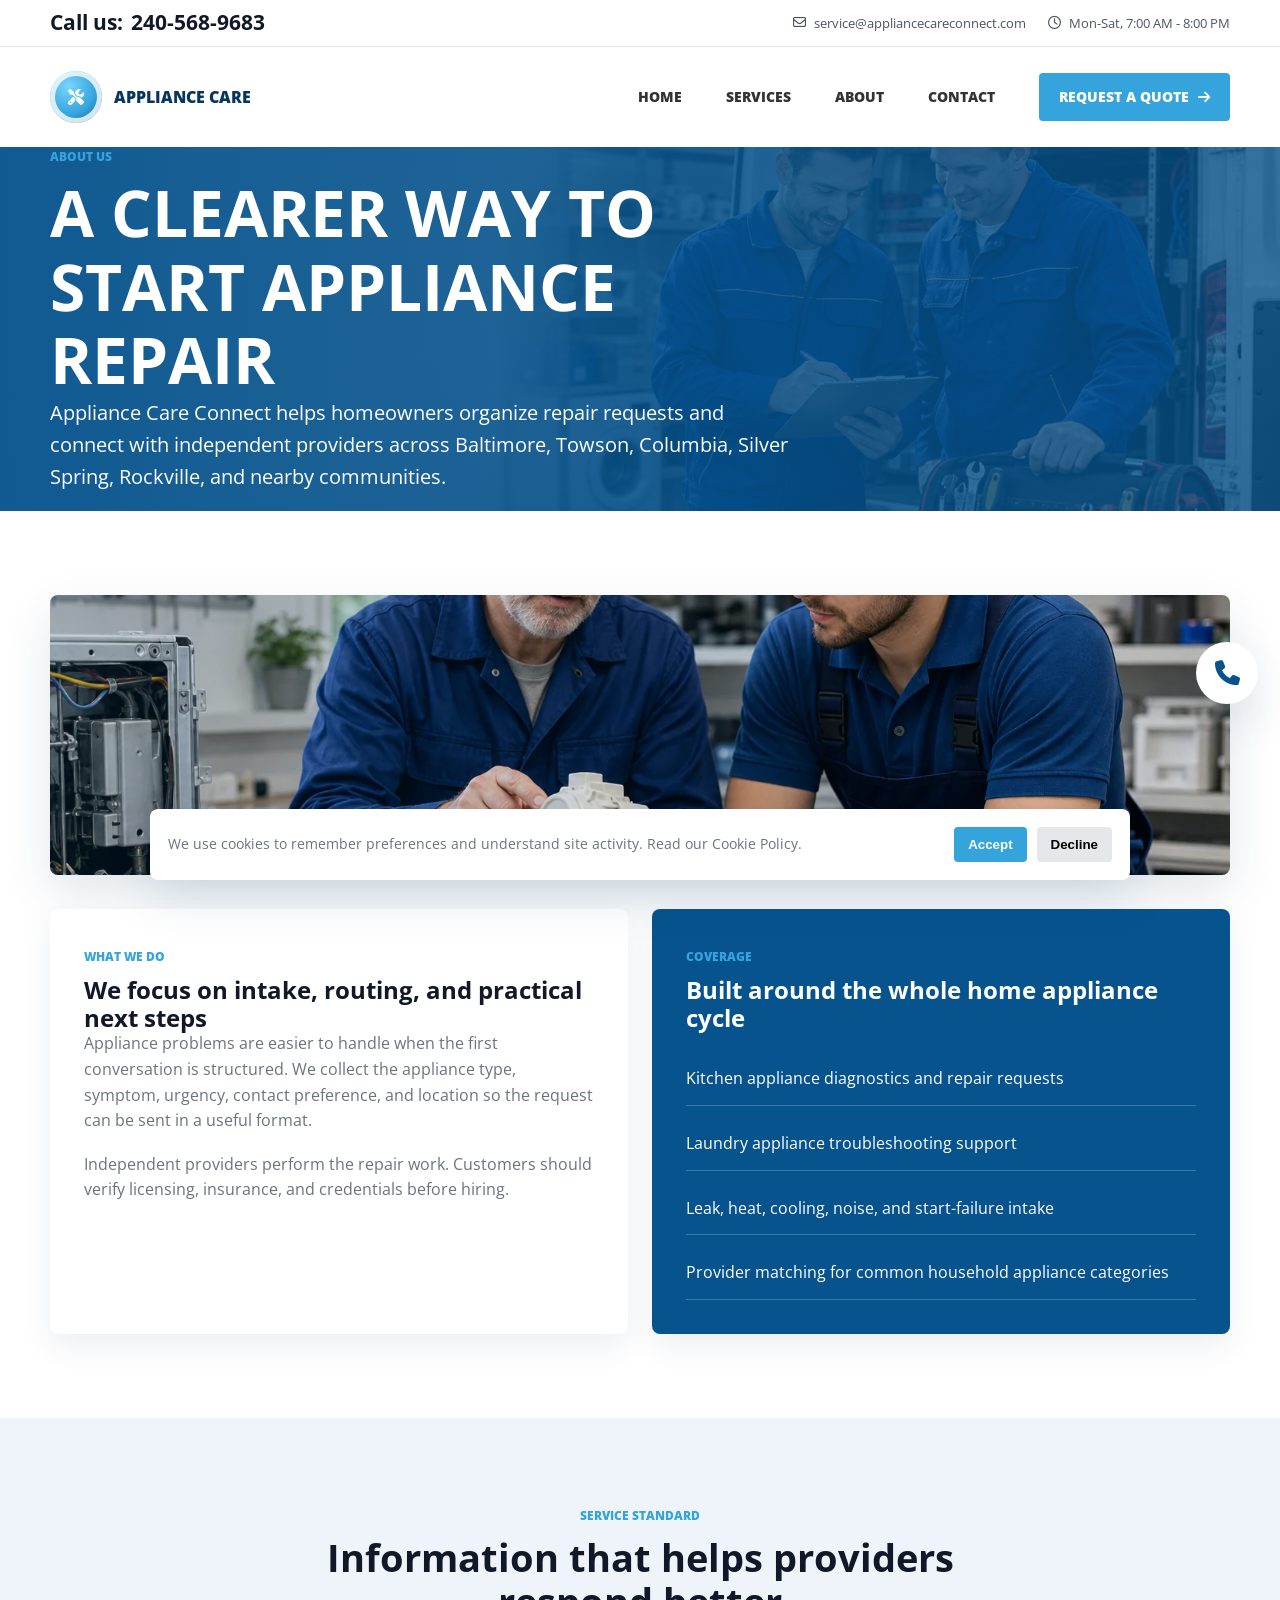
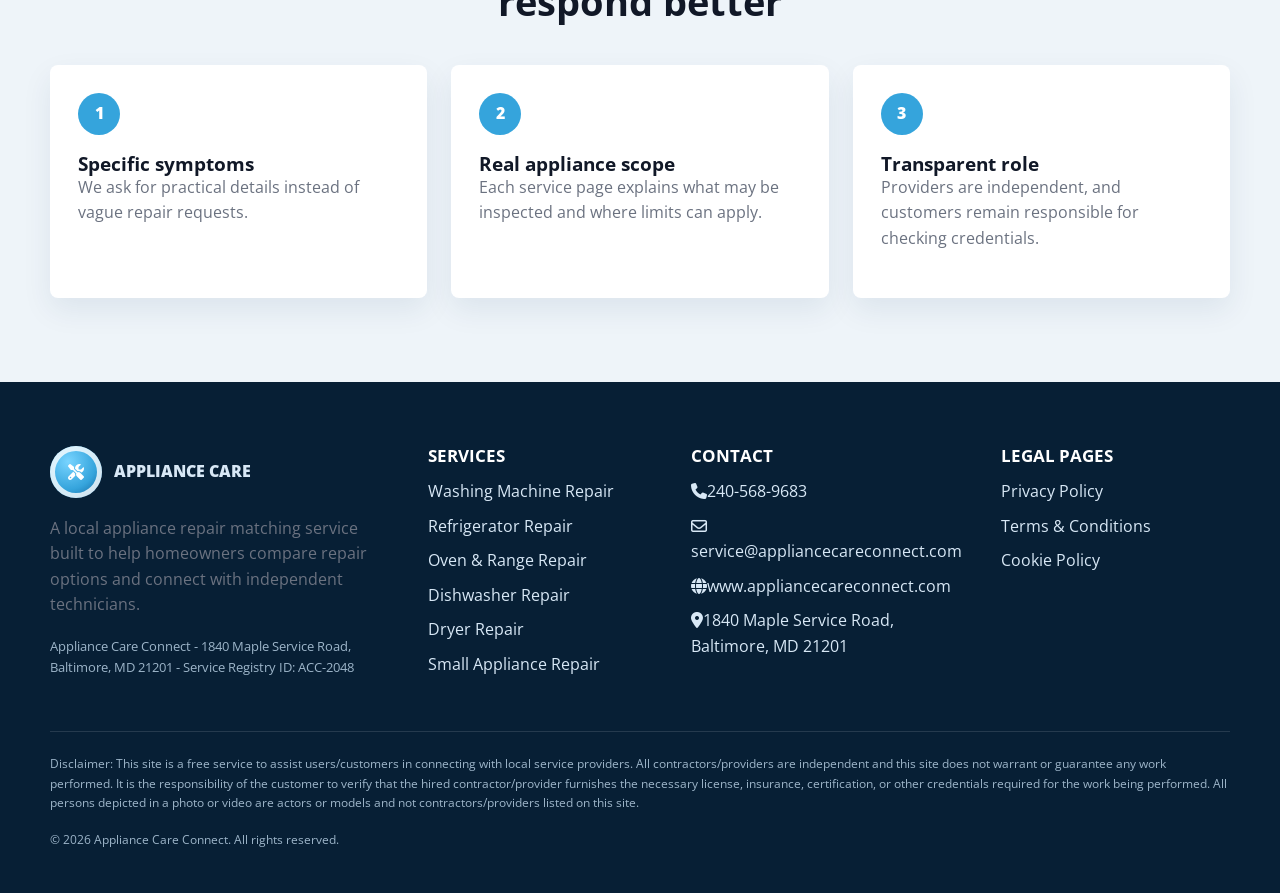
==== about.html @ 4709f156 "init" ====
<!doctype html>
<html lang="en">
<head>
  <meta charset="utf-8">
  <meta name="viewport" content="width=device-width, initial-scale=1">
  <title>About | Appliance Care Connect</title>
  <meta name="description" content="Learn how Appliance Care Connect helps homeowners connect with independent local appliance repair providers.">
  <link rel="icon" href="favicon.svg">
  <link rel="preconnect" href="https://fonts.googleapis.com">
  <link rel="preconnect" href="https://fonts.gstatic.com" crossorigin>
  <link href="https://fonts.googleapis.com/css2?family=Open+Sans:wght@400;700;800;900&display=swap" rel="stylesheet">
  <link rel="stylesheet" href="https://cdnjs.cloudflare.com/ajax/libs/font-awesome/6.5.2/css/all.min.css">
  <link rel="stylesheet" href="css/bundle.css?v=2026061803">
</head>
<body>
  <header id="site-header"></header>
  <main>
    <section class="page-hero" style="--page-image:url('../img/generated/section-about.webp')">
      <div class="page-hero-inner">
        <span class="eyebrow">About us</span>
        <h1>A clearer way to start appliance repair</h1>
        <p><span data-company-name></span> helps homeowners organize repair requests and connect with independent providers across <span data-service-area></span>.</p>
      </div>
    </section>
    <section class="section">
      <div class="container split">
        <div class="section-photo reveal" style="--section-image:url('../img/generated/section-about-detail.webp')" aria-hidden="true"></div>
        <div class="content-panel reveal">
          <span class="eyebrow">What we do</span>
          <h2>We focus on intake, routing, and practical next steps</h2>
          <p>Appliance problems are easier to handle when the first conversation is structured. We collect the appliance type, symptom, urgency, contact preference, and location so the request can be sent in a useful format.</p>
          <p data-disclaimer-short></p>
        </div>
        <div class="content-panel blue-panel reveal">
          <span class="eyebrow">Coverage</span>
          <h2>Built around the whole home appliance cycle</h2>
          <ul class="plain-list">
            <li>Kitchen appliance diagnostics and repair requests</li>
            <li>Laundry appliance troubleshooting support</li>
            <li>Leak, heat, cooling, noise, and start-failure intake</li>
            <li>Provider matching for common household appliance categories</li>
          </ul>
        </div>
      </div>
    </section>
    <section class="section muted">
      <div class="container">
        <div class="section-head"><span class="eyebrow">Service standard</span><h2>Information that helps providers respond better</h2></div>
        <div class="process-grid">
          <div class="process-card reveal"><span>1</span><h3>Specific symptoms</h3><p>We ask for practical details instead of vague repair requests.</p></div>
          <div class="process-card reveal"><span>2</span><h3>Real appliance scope</h3><p>Each service page explains what may be inspected and where limits can apply.</p></div>
          <div class="process-card reveal"><span>3</span><h3>Transparent role</h3><p>Providers are independent, and customers remain responsible for checking credentials.</p></div>
        </div>
      </div>
    </section>
  </main>
  <a class="floating-call" data-phone-link href="#" aria-label="Call appliance repair service"><i class="fa-solid fa-phone" aria-hidden="true"></i></a>
  <div class="cookie-banner"><p>We use cookies to remember preferences and understand site activity. Read our <a href="cookie-policy.html">Cookie Policy</a>.</p><div class="cookie-actions"><button type="button" data-cookie-choice="accepted">Accept</button><button type="button" data-cookie-choice="declined">Decline</button></div></div>
  <footer id="site-footer"></footer>
  <script src="js/site-config.js?v=2026061803"></script>
  <script src="js/services-data.js?v=2026061803"></script>
  <script src="js/main.js?v=2026061803"></script>
</body>
</html>
---- css/bundle.css ----
:root {
  --blue: #35a4dc;
  --blue-deep: #07538d;
  --blue-dark: #05365f;
  --red: #ff252f;
  --ink: #111827;
  --muted: #6b7280;
  --line: #e5e7eb;
  --soft: #eef4f9;
  --white: #fff;
  --shadow: 0 18px 48px rgba(5, 54, 95, 0.12);
  --radius: 8px;
}

* { box-sizing: border-box; }
html { scroll-behavior: smooth; }
body {
  margin: 0;
  font-family: "Open Sans", Arial, sans-serif;
  color: var(--ink);
  background: var(--white);
  line-height: 1.6;
}
a { color: inherit; text-decoration: none; }
img { max-width: 100%; display: block; }
.container { width: min(1180px, calc(100% - 40px)); margin: 0 auto; }
.section { padding: 84px 0; }
.section.muted { background: var(--soft); }
.eyebrow {
  display: inline-block;
  color: var(--blue);
  font-size: 12px;
  font-weight: 800;
  text-transform: uppercase;
  letter-spacing: 0;
  margin-bottom: 10px;
}
h1, h2, h3 { margin: 0; line-height: 1.15; }
p { margin: 0 0 18px; color: var(--muted); }
.btn {
  display: inline-flex;
  align-items: center;
  justify-content: center;
  gap: 10px;
  min-height: 46px;
  padding: 0 28px;
  border-radius: 999px;
  border: 0;
  font-weight: 800;
  font-size: 13px;
  text-transform: uppercase;
  color: #fff;
  cursor: pointer;
  transition: transform 0.25s ease, background 0.25s ease, box-shadow 0.25s ease;
}
.btn:hover { transform: translateY(-2px); box-shadow: 0 14px 28px rgba(5, 54, 95, 0.22); }
.btn-red { background: var(--red); }
.btn-blue { background: var(--blue); border-radius: 4px; }

#site-header {
  position: relative;
  z-index: 20;
  background: #fff;
}
.topline {
  border-bottom: 1px solid var(--line);
  font-size: 14px;
}
.topline-inner {
  min-height: 46px;
  display: flex;
  align-items: center;
  justify-content: space-between;
  gap: 24px;
}
.top-phone { font-size: 21px; font-weight: 700; }
.top-meta { display: flex; gap: 22px; color: #4b5563; font-size: 13px; }
.top-meta a, .top-meta span, .top-phone { display: inline-flex; gap: 8px; align-items: center; }
.nav-shell {
  background: #fff;
  transition: box-shadow 0.25s ease, transform 0.25s ease;
}
#site-header.is-sticky .topline {
  display: none;
}
#site-header.is-sticky .nav-shell {
  position: fixed;
  top: 0;
  left: 0;
  right: 0;
  box-shadow: 0 0 5px 3px rgba(114, 114, 114, 0.1);
  animation: stickyDrop 0.28s ease both;
}
@keyframes stickyDrop {
  from { transform: translateY(-12px); opacity: 0.7; }
  to { transform: translateY(0); opacity: 1; }
}
.nav-inner {
  height: 100px;
  display: flex;
  align-items: center;
  justify-content: space-between;
  gap: 30px;
}
#site-header.is-sticky .nav-inner { height: 70px; }
.brand { display: inline-flex; align-items: center; gap: 12px; font-weight: 900; color: var(--blue-dark); }
.brand-mark {
  width: 52px;
  height: 52px;
  border-radius: 50%;
  display: grid;
  place-items: center;
  color: #fff;
  background: radial-gradient(circle at 35% 30%, #78d4ff, var(--blue) 56%, var(--blue-deep));
  box-shadow: inset 0 0 0 5px rgba(255,255,255,0.8);
}
.brand-text { max-width: 150px; line-height: 1.05; text-transform: uppercase; font-size: 16px; }
.main-nav { display: flex; align-items: center; gap: 8px; font-weight: 800; text-transform: uppercase; font-size: 14px; }
.main-nav > a, .dropdown-trigger {
  padding: 14px 18px;
  color: #333;
  transition: color 0.4s ease, background 0.4s ease;
}
.main-nav > a:not(.nav-quote):hover, .dropdown-trigger:hover { color: var(--blue); }
.nav-quote {
  margin-left: 18px;
  background: var(--blue);
  color: #fff !important;
  border-radius: 4px;
  display: inline-flex;
  align-items: center;
  gap: 9px;
  padding: 13px 20px !important;
}
.nav-quote:hover { background: var(--blue-deep); }
.nav-dropdown { position: relative; }
.services-dropdown {
  position: absolute;
  top: calc(100% + 18px);
  left: -160px;
  width: 660px;
  padding: 22px;
  display: grid;
  grid-template-columns: repeat(3, 1fr);
  gap: 18px;
  background: #fff;
  box-shadow: var(--shadow);
  border-top: 3px solid var(--blue);
  opacity: 0;
  transform: translateY(10px);
  pointer-events: none;
  transition: opacity 0.22s ease, transform 0.22s ease;
}
.nav-dropdown::after {
  content: "";
  position: absolute;
  left: -180px;
  right: -80px;
  top: 100%;
  height: 24px;
}
.nav-dropdown:hover .services-dropdown,
.nav-dropdown:focus-within .services-dropdown {
  opacity: 1;
  transform: translateY(0);
  pointer-events: auto;
}
.service-menu-group strong {
  display: block;
  color: var(--blue-dark);
  margin-bottom: 10px;
}
.service-menu-items { display: grid; gap: 8px; }
.service-menu-items a {
  display: flex;
  align-items: center;
  gap: 10px;
  padding: 9px;
  border-radius: 6px;
  color: #4b5563;
  text-transform: none;
  font-weight: 700;
}
.service-menu-items a:hover { background: var(--soft); color: var(--blue-deep); }
.menu-toggle, .mobile-panel { display: none; }

.hero {
  min-height: 500px;
  position: relative;
  overflow: hidden;
  background-image: linear-gradient(90deg, rgba(5,83,141,0.9) 0%, rgba(5,83,141,0.82) 42%, rgba(5,83,141,0.18) 72%), url("../img/generated/hero-technician.webp");
  background-size: cover;
  background-position: center;
}
.hero-inner {
  min-height: 500px;
  display: flex;
  align-items: center;
}
.hero-copy { width: min(650px, 100%); color: #fff; padding: 70px 0; }
.hero h1 {
  font-size: clamp(40px, 5.2vw, 72px);
  text-transform: uppercase;
  letter-spacing: 0;
  color: #fff;
  max-width: 660px;
  animation: slideUp 0.65s ease both;
}
.hero-line {
  width: 60px;
  height: 3px;
  background: #43c7ff;
  margin: 22px 0 16px;
  animation: lineIn 0.7s 0.18s ease both;
}
.hero p {
  color: #fff;
  font-size: clamp(19px, 2.2vw, 30px);
  max-width: 650px;
  line-height: 1.28;
  animation: slideUp 0.65s 0.22s ease both;
}
.hero .btn { animation: slideUp 0.65s 0.34s ease both; }
@keyframes slideUp {
  from { opacity: 0; transform: translateY(28px); }
  to { opacity: 1; transform: translateY(0); }
}
@keyframes lineIn {
  from { opacity: 0; width: 0; }
  to { opacity: 1; width: 60px; }
}
.logo-strip {
  background: var(--blue);
  color: rgba(255,255,255,0.9);
  overflow: hidden;
  position: relative;
  height: 112px;
}
.logo-track {
  position: absolute;
  inset: 0 auto 0 0;
  height: 112px;
  display: flex;
  align-items: center;
  gap: 64px;
  animation: logoGlide 24s linear infinite;
  width: max-content;
}
.logo-track span {
  min-width: 160px;
  font-size: 24px;
  font-weight: 900;
  text-transform: uppercase;
  letter-spacing: 0;
  opacity: 0.75;
}
@keyframes logoGlide {
  from { transform: translateX(0); }
  to { transform: translateX(-50%); }
}
.section-head {
  text-align: center;
  max-width: 680px;
  margin: 0 auto 42px;
}
.section-head h2 { font-size: clamp(28px, 3vw, 40px); }
.services-grid {
  display: grid;
  grid-template-columns: repeat(3, 1fr);
  gap: 52px 44px;
}
.services-grid.compact { gap: 22px; }
.service-card {
  display: grid;
  grid-template-columns: 94px 54px 1fr;
  gap: 14px;
  align-items: center;
  padding: 8px;
  border-radius: var(--radius);
  transition: transform 0.25s ease, background 0.25s ease, box-shadow 0.25s ease;
}
.service-card:hover {
  background: #fff;
  transform: translateY(-5px);
  box-shadow: var(--shadow);
}
.box-icon {
  width: 54px;
  height: 54px;
  border-radius: 7px;
  display: grid;
  place-items: center;
  color: #fff;
  background: var(--blue);
  font-size: 30px;
  transition: transform 0.25s ease, background 0.25s ease;
}
.service-thumb,
.directory-thumb {
  display: block;
  border-radius: 7px;
  background: var(--thumb) center/cover no-repeat;
  box-shadow: inset 0 0 0 1px rgba(255,255,255,0.45);
}
.service-thumb {
  width: 94px;
  height: 74px;
}
.directory-thumb {
  width: 96px;
  height: 72px;
}
.service-card:hover .box-icon { background: var(--blue-deep); transform: rotate(-4deg) scale(1.04); }
.service-card strong { display: block; font-size: 20px; color: #050505; margin-bottom: 8px; }
.service-card small { display: block; color: var(--muted); font-size: 15px; line-height: 1.55; }
.gallery-strip {
  overflow: hidden;
  padding: 0;
  background: #fff;
}
.gallery-image {
  height: 300px;
  background: url("../img/generated/repair-gallery-strip.webp") center/cover no-repeat;
  transition: transform 0.7s ease;
}
.gallery-strip:hover .gallery-image { transform: scale(1.025); }
.testimonial-zone { background: var(--soft); padding: 88px 0; }
.testimonial-card {
  max-width: 980px;
  margin: 0 auto;
  background: #fff;
  border-radius: 16px;
  padding: 48px 56px;
  text-align: center;
  box-shadow: 0 16px 42px rgba(5,54,95,0.08);
}
.testimonial-card i { color: #e5eef5; font-size: 36px; }
.testimonial-card blockquote {
  margin: 18px auto 22px;
  font-size: 18px;
  color: #1f2937;
  max-width: 780px;
}
.avatar-dots {
  display: flex;
  justify-content: center;
  gap: 24px;
  margin-top: 30px;
}
.avatar-dots button {
  width: 60px;
  height: 60px;
  border-radius: 50%;
  border: 4px solid #fff;
  background: var(--blue);
  color: #fff;
  font-weight: 800;
  cursor: pointer;
  transition: transform 0.25s ease, opacity 0.25s ease;
  opacity: 0.78;
}
.avatar-dots button:hover, .avatar-dots button.active { transform: translateY(-5px); opacity: 1; }
.faq-band {
  background-image: linear-gradient(90deg, rgba(5,83,141,0.18), rgba(5,83,141,0.96) 46%, rgba(5,83,141,0.96)), url("../img/generated/faq-diagnostics.webp");
  background-size: cover;
  background-position: center left;
  color: #fff;
}
.faq-layout {
  min-height: 570px;
  display: grid;
  grid-template-columns: 1fr 1fr;
  align-items: center;
  gap: 70px;
}
.faq-box h2 { color: #fff; font-size: clamp(30px, 3.3vw, 44px); max-width: 560px; }
.faq-box .hero-line { background: var(--red); margin: 18px 0 24px; }
details {
  background: rgba(255,255,255,0.78);
  color: #111827;
  margin-bottom: 12px;
  border-radius: 0;
  overflow: hidden;
}
summary {
  list-style: none;
  cursor: pointer;
  padding: 14px 48px 14px 22px;
  position: relative;
  transition: background 0.2s ease;
}
summary::-webkit-details-marker { display: none; }
summary::after {
  content: "+";
  position: absolute;
  right: 22px;
  font-size: 23px;
  top: 8px;
}
details[open] summary {
  background: var(--blue);
  color: #fff;
}
details[open] summary::after { content: "-"; }
details p { padding: 18px 22px 22px; margin: 0; color: #fff; background: rgba(5,83,141,0.88); }
.news-grid, .process-grid, .contact-grid, .split, .detail-grid {
  display: grid;
  grid-template-columns: repeat(3, 1fr);
  gap: 24px;
}
.split, .detail-grid { grid-template-columns: 1fr 1fr; }
.news-card, .process-card, .content-panel, .contact-card, .form-card, .directory-group {
  background: #fff;
  border-radius: var(--radius);
  box-shadow: 0 12px 30px rgba(5,54,95,0.08);
}
.news-card { overflow: hidden; }
.news-card div { padding: 24px; }
.news-card .thumb {
  height: 190px;
  background: url("../img/generated/repair-gallery-strip.webp") center/cover no-repeat;
}
.process-card { padding: 28px; }
.process-card span {
  width: 42px;
  height: 42px;
  border-radius: 50%;
  display: grid;
  place-items: center;
  background: var(--blue);
  color: #fff;
  font-weight: 900;
  margin-bottom: 18px;
}
.page-hero {
  min-height: 360px;
  color: #fff;
  background: linear-gradient(90deg, rgba(5,83,141,0.95), rgba(5,83,141,0.78)), var(--page-image, url("../img/generated/hero-technician.webp")) center/cover no-repeat;
}
.page-hero.service-hero {
  background-image: linear-gradient(90deg, rgba(5,83,141,0.96), rgba(5,83,141,0.72), rgba(5,83,141,0.2)), var(--hero-image);
}
.page-hero-inner {
  min-height: 360px;
  display: flex;
  flex-direction: column;
  justify-content: center;
  max-width: 740px;
  margin-left: max(calc((100vw - 1180px) / 2), 20px);
}
.page-hero h1 { font-size: clamp(40px, 5vw, 64px); text-transform: uppercase; }
.page-hero p { color: #fff; font-size: 20px; }
.split > .section-photo {
  grid-column: 1 / -1;
  margin-bottom: 10px;
}
.section-photo {
  min-height: 280px;
  margin: 0 0 42px;
  border-radius: 8px;
  background: var(--section-image) center/cover no-repeat;
  box-shadow: var(--shadow);
  overflow: hidden;
  position: relative;
}
.section-photo::after {
  content: "";
  position: absolute;
  inset: 0;
  background: linear-gradient(90deg, rgba(5,83,141,0.18), rgba(5,83,141,0.02));
}
.testimonial-photo {
  max-width: 980px;
  height: 270px;
  margin: 0 auto 22px;
  border-radius: 16px;
  background: url("../img/generated/section-testimonial.webp") center/cover no-repeat;
  box-shadow: 0 16px 42px rgba(5,54,95,0.08);
}
.directory-group {
  padding: 30px;
  display: grid;
  grid-template-columns: 280px 1fr;
  gap: 28px;
  margin-bottom: 24px;
}
.directory-links { display: grid; gap: 12px; }
.directory-links a {
  display: grid;
  grid-template-columns: 96px 42px 1fr 20px;
  align-items: center;
  gap: 16px;
  padding: 14px;
  border: 1px solid var(--line);
  border-radius: 8px;
  transition: transform 0.22s ease, border-color 0.22s ease;
}
.directory-links a:hover { transform: translateX(6px); border-color: var(--blue); }
.directory-links a > i:first-of-type { color: var(--blue); font-size: 28px; }
.content-panel { padding: 34px; }
.blue-panel { background: var(--blue-deep); color: #fff; }
.blue-panel h2, .blue-panel li { color: #fff; }
.service-intro-layout {
  display: grid;
  grid-template-columns: 1.05fr 0.95fr;
  gap: 34px;
  align-items: center;
}
.service-copy h2 {
  font-size: clamp(30px, 3vw, 42px);
  margin-bottom: 18px;
}
.service-copy p {
  font-size: 17px;
}
.service-detail-photo {
  min-height: 430px;
  border-radius: 8px;
  background: var(--service-detail) center/cover no-repeat;
  box-shadow: var(--shadow);
  position: relative;
  overflow: hidden;
}
.service-detail-photo::after {
  content: "";
  position: absolute;
  inset: 0;
  background: linear-gradient(180deg, rgba(5,83,141,0.04), rgba(5,83,141,0.18));
}
.rich-grid {
  display: grid;
  grid-template-columns: repeat(3, 1fr);
  gap: 24px;
}
.info-card {
  background: #fff;
  border-radius: 8px;
  padding: 30px;
  box-shadow: 0 12px 30px rgba(5,54,95,0.08);
}
.info-card h2 {
  font-size: 24px;
}
.danger-card {
  border-top: 4px solid var(--red);
}
.danger-card .eyebrow {
  color: var(--red);
}
.service-cta-band {
  background: linear-gradient(90deg, var(--blue-dark), var(--blue-deep));
  color: #fff;
  padding: 58px 0;
}
.service-cta-inner {
  display: flex;
  align-items: center;
  justify-content: space-between;
  gap: 28px;
}
.service-cta-inner h2 {
  color: #fff;
  font-size: clamp(28px, 3vw, 40px);
  margin-bottom: 10px;
}
.service-cta-inner p {
  color: rgba(255,255,255,0.88);
  max-width: 760px;
}
.check-list, .plain-list { padding: 0; margin: 22px 0 0; list-style: none; display: grid; gap: 12px; }
.check-list li { position: relative; padding-left: 30px; }
.check-list li::before {
  content: "✓";
  position: absolute;
  left: 0;
  color: var(--blue);
  font-weight: 900;
}
.plain-list li { padding: 13px 0; border-bottom: 1px solid rgba(255,255,255,0.22); }
.pill-list { display: flex; flex-wrap: wrap; gap: 10px; margin-top: 18px; }
.pill-list span {
  border-radius: 999px;
  border: 1px solid var(--line);
  padding: 9px 14px;
  color: #374151;
  background: #fff;
}
.faq-list { max-width: 850px; }
.contact-card, .form-card { padding: 30px; }
.contact-card {
  display: grid;
  gap: 18px;
}
.contact-row {
  display: flex;
  gap: 14px;
  align-items: flex-start;
}
.contact-row i { color: var(--blue); font-size: 22px; margin-top: 4px; }
.form-card { grid-column: span 2; }
label { display: block; font-weight: 800; margin-bottom: 7px; }
input, select, textarea {
  width: 100%;
  border: 1px solid var(--line);
  border-radius: 4px;
  min-height: 46px;
  padding: 11px 12px;
  font: inherit;
}
textarea { min-height: 150px; resize: vertical; }
.form-grid {
  display: grid;
  grid-template-columns: 1fr 1fr;
  gap: 18px;
}
.field-full { grid-column: 1 / -1; }
.form-success {
  margin-top: 18px;
  padding: 14px;
  background: #e9f8ef;
  border-left: 4px solid #19a85a;
  color: #14532d;
}
.legal-content {
  max-width: 900px;
  margin: 0 auto;
}
.legal-content section {
  padding: 26px 0;
  border-bottom: 1px solid var(--line);
}
.legal-content h2 { font-size: 25px; margin-bottom: 12px; }
.floating-call {
  position: fixed;
  right: 22px;
  bottom: 96px;
  width: 62px;
  height: 62px;
  border-radius: 50%;
  display: grid;
  place-items: center;
  background: #fff;
  color: var(--blue-deep);
  box-shadow: var(--shadow);
  z-index: 30;
  font-size: 25px;
  transition: transform 0.25s ease, background 0.25s ease, color 0.25s ease;
}
.floating-call:hover { transform: translateY(-4px); background: var(--blue); color: #fff; }
body.cookie-open .floating-call { bottom: 196px; }
.cookie-banner {
  position: fixed;
  left: 50%;
  right: auto;
  bottom: 20px;
  z-index: 40;
  display: none;
  align-items: center;
  justify-content: space-between;
  gap: 18px;
  width: min(980px, calc(100% - 40px));
  margin: 0 auto;
  padding: 18px;
  background: #fff;
  border-radius: 8px;
  box-shadow: var(--shadow);
  transform: translateX(-50%);
}
.cookie-banner.show { display: flex; }
.cookie-banner p { margin: 0; font-size: 14px; }
.cookie-actions { display: flex; gap: 10px; flex-shrink: 0; }
.cookie-actions button {
  border: 0;
  border-radius: 4px;
  padding: 10px 14px;
  font-weight: 800;
  cursor: pointer;
}
.cookie-actions button:first-child { background: var(--blue); color: #fff; }
.cookie-actions button:last-child { background: #e5e7eb; }
#site-footer {
  background: #071f35;
  color: #d8e8f6;
  padding: 64px 0 26px;
}
.footer-grid {
  display: grid;
  grid-template-columns: 1.5fr 1fr 1.2fr 1fr;
  gap: 34px;
}
#site-footer h3 { color: #fff; font-size: 17px; margin-bottom: 14px; text-transform: uppercase; }
#site-footer ul { list-style: none; margin: 0; padding: 0; display: grid; gap: 9px; }
#site-footer a { color: #d8e8f6; }
#site-footer a:hover { color: var(--blue); }
.footer-brand { color: #fff; margin-bottom: 18px; }
.footer-company-line { font-size: 13px; color: #9db5c9; }
.footer-disclaimer {
  border-top: 1px solid rgba(255,255,255,0.12);
  margin-top: 36px;
  padding-top: 22px;
}
.footer-disclaimer p { color: #9db5c9; font-size: 12px; }
.reveal {
  opacity: 0;
  transform: translateY(24px);
  transition: opacity 0.65s ease, transform 0.65s ease;
}
.reveal.visible { opacity: 1; transform: translateY(0); }

@media (max-width: 980px) {
  .top-meta { display: none; }
  .main-nav { display: none; }
  .menu-toggle {
    display: inline-grid;
    gap: 5px;
    width: 44px;
    height: 44px;
    place-content: center;
    border: 0;
    background: var(--blue);
    border-radius: 4px;
  }
  .menu-toggle span { width: 22px; height: 2px; background: #fff; }
  .mobile-panel {
    display: none;
    background: #fff;
    border-top: 1px solid var(--line);
    padding: 12px 20px 20px;
    box-shadow: var(--shadow);
  }
  .mobile-panel.open { display: grid; gap: 6px; }
  .mobile-panel a, .mobile-services {
    padding: 12px;
    font-size: 15px;
    font-weight: 800;
    border-radius: 4px;
    border: 0;
    background: #fff;
    text-align: left;
  }
  .mobile-service-list {
    display: none;
    padding: 8px 0 8px 14px;
  }
  .mobile-service-list.open { display: grid; gap: 4px; }
  .mobile-service-list a { font-size: 14px; display: flex; gap: 10px; align-items: center; }
  .mobile-call { background: var(--blue) !important; color: #fff; display: flex; gap: 10px; align-items: center; }
  .services-grid, .news-grid, .contact-grid, .footer-grid { grid-template-columns: 1fr 1fr; }
  .faq-layout, .split, .detail-grid, .directory-group, .service-intro-layout, .rich-grid { grid-template-columns: 1fr; }
  .service-cta-inner { align-items: flex-start; flex-direction: column; }
  .faq-band { background-image: linear-gradient(90deg, rgba(5,83,141,0.94), rgba(5,83,141,0.88)), url("../img/generated/faq-diagnostics.webp"); }
  .form-card { grid-column: 1 / -1; }
}

@media (max-width: 640px) {
  .container { width: min(100% - 28px, 1180px); }
  .section { padding: 58px 0; }
  .topline-inner { justify-content: center; min-height: 40px; }
  .top-phone { font-size: 17px; }
  .nav-inner, #site-header.is-sticky .nav-inner { height: 74px; }
  .brand-mark { width: 44px; height: 44px; }
  .brand-text { font-size: 13px; max-width: 116px; }
  .hero, .hero-inner { min-height: 510px; }
  .hero {
    background-image: linear-gradient(90deg, rgba(5,83,141,0.94), rgba(5,83,141,0.76)), url("../img/generated/hero-technician.webp");
    background-position: 64% center;
  }
  .hero-copy { padding: 42px 0; }
  .hero h1 { font-size: 39px; }
  .hero p { font-size: 19px; }
  .logo-strip { height: 82px; }
  .logo-track { gap: 38px; height: 82px; }
  .logo-track span { min-width: 130px; font-size: 18px; }
  .services-grid, .news-grid, .process-grid, .contact-grid, .footer-grid, .form-grid { grid-template-columns: 1fr; }
  .service-card { grid-template-columns: 86px 48px 1fr; gap: 12px; }
  .service-thumb { width: 86px; height: 68px; }
  .box-icon { width: 48px; height: 48px; font-size: 23px; }
  .gallery-image { height: 220px; }
  .testimonial-card { padding: 30px 20px; }
  .avatar-dots { gap: 12px; }
  .avatar-dots button { width: 48px; height: 48px; }
  .faq-layout { min-height: auto; padding: 60px 0; }
  .service-detail-photo { min-height: 270px; }
  .info-card { padding: 22px; }
  .page-hero-inner { margin-left: 14px; min-height: 320px; }
  .page-hero h1 { font-size: 36px; }
  .directory-group, .content-panel, .contact-card, .form-card { padding: 22px; }
  .directory-links a { grid-template-columns: 82px 34px 1fr; }
  .directory-thumb { width: 82px; height: 62px; }
  .directory-links a > i:last-child { display: none; }
  .floating-call { width: 54px; height: 54px; right: 14px; bottom: 92px; }
  body.cookie-open .floating-call { bottom: 190px; }
  .cookie-banner { flex-direction: column; align-items: stretch; left: 50%; right: auto; bottom: 12px; width: calc(100% - 24px); }
  .cookie-actions { width: 100%; }
  .cookie-actions button { flex: 1; }
}
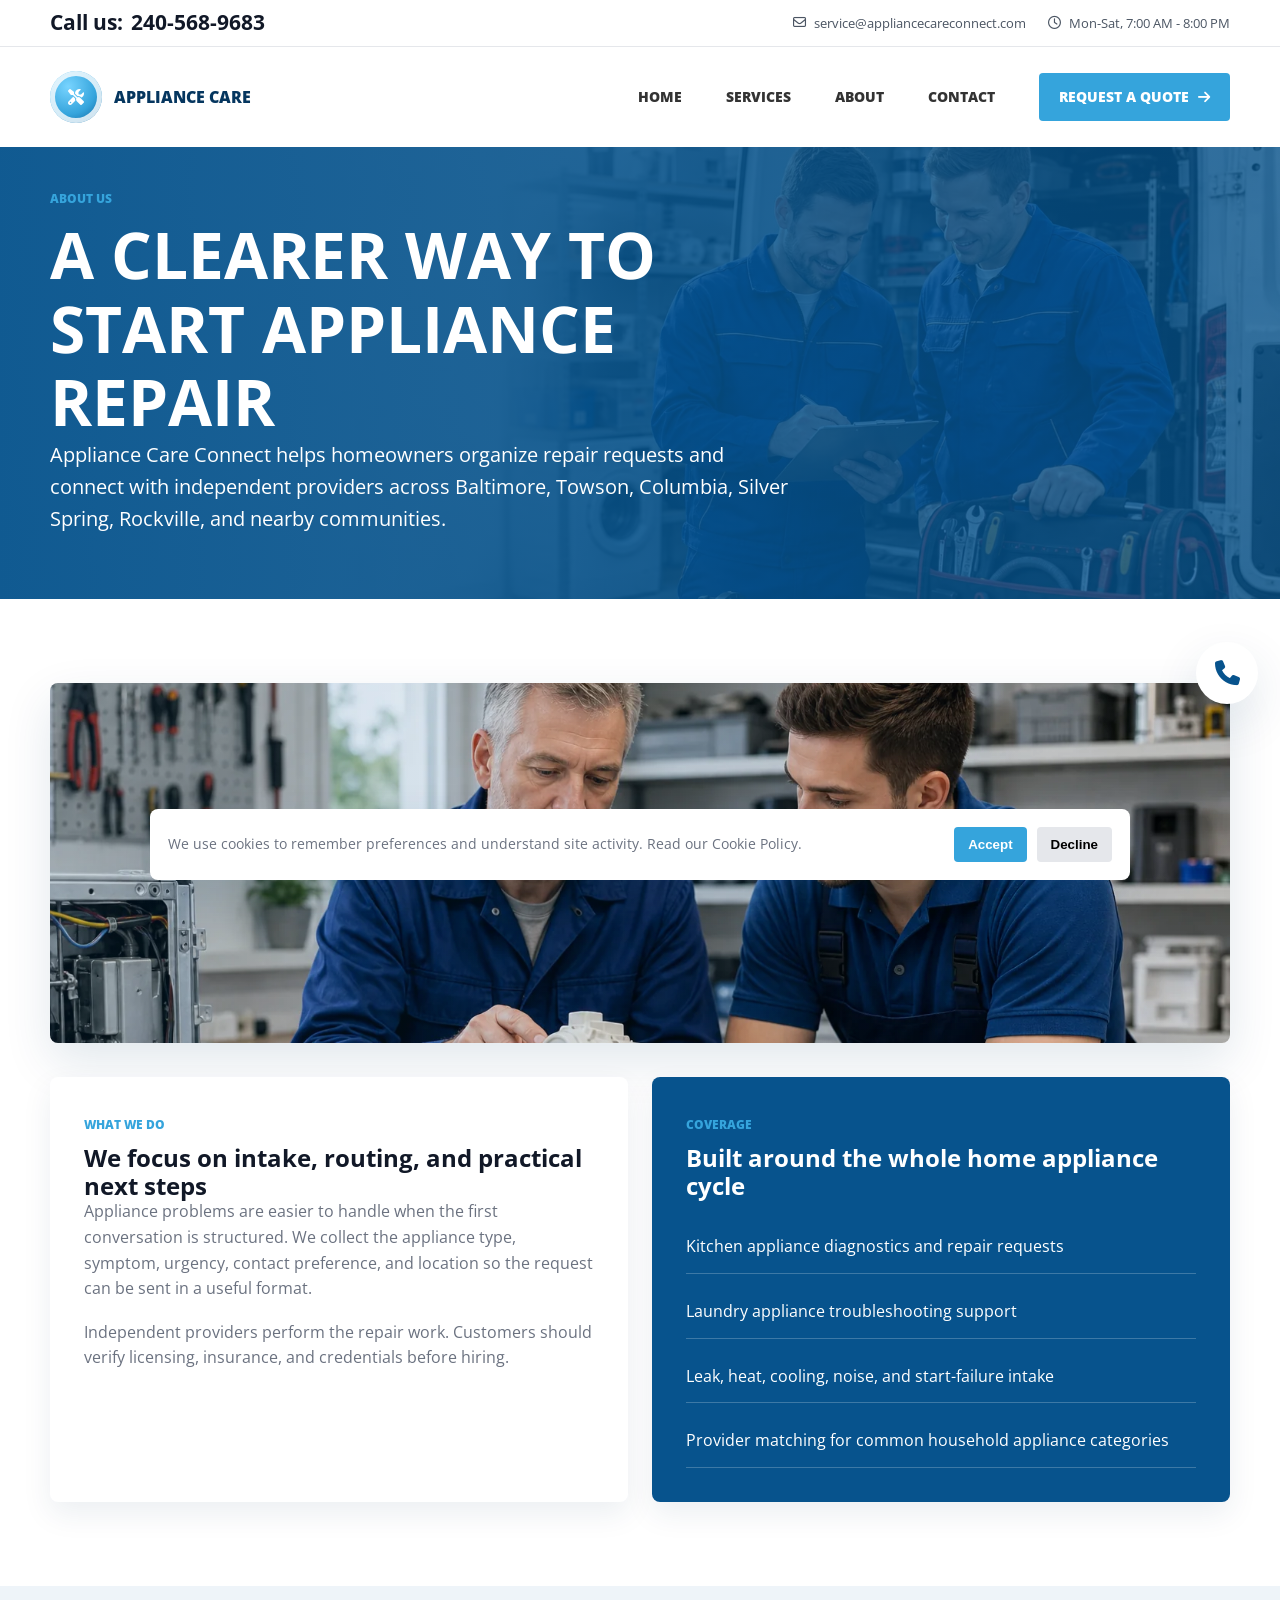
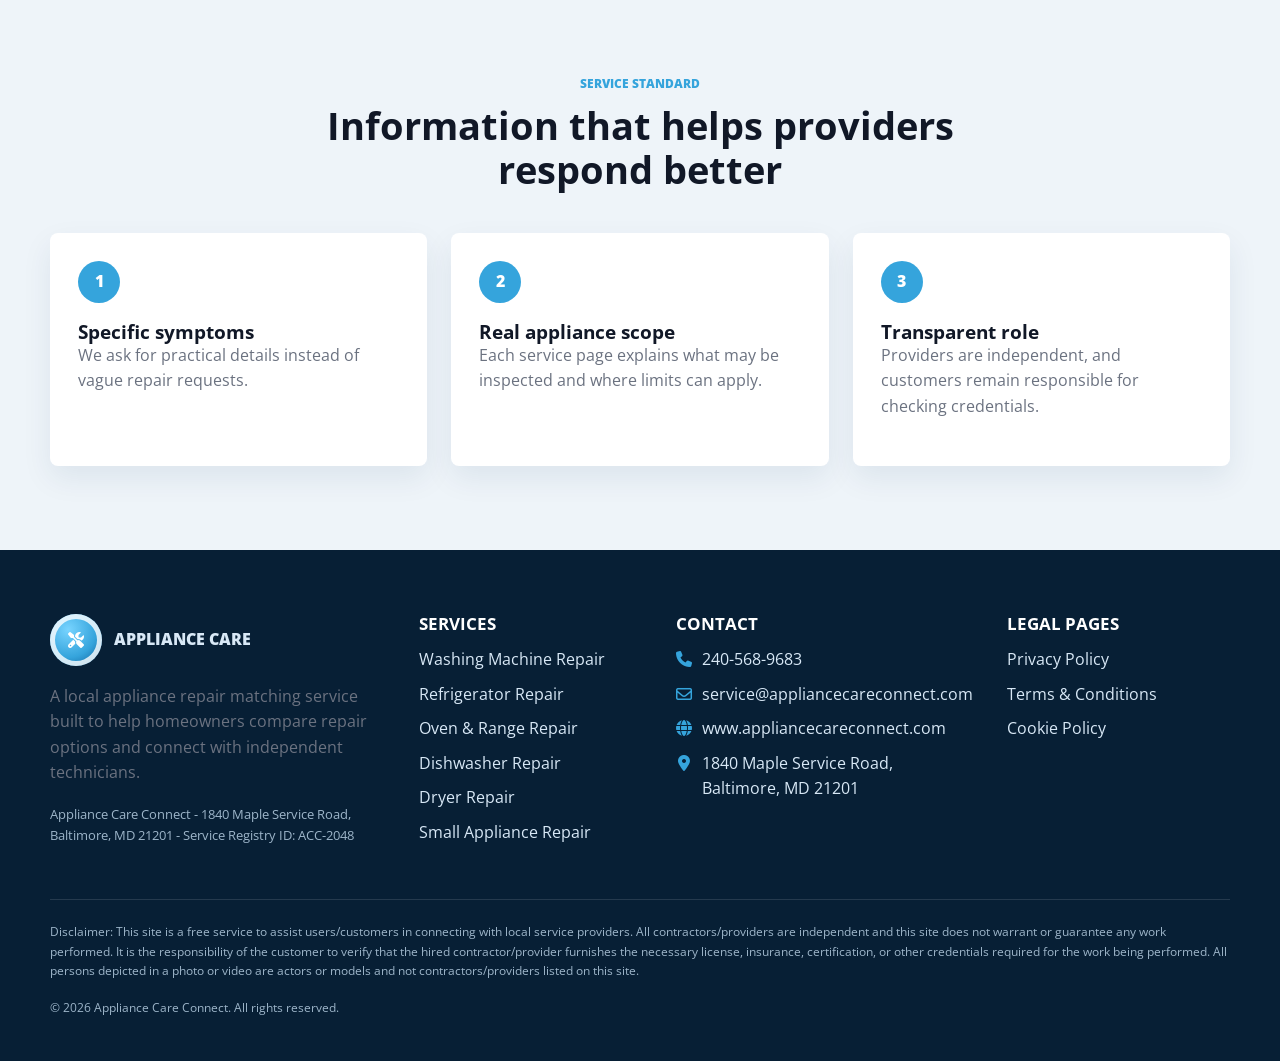
==== commit e5b924b8: "+" ====
--- a/about.html
+++ b/about.html
@@ -10,12 +10,12 @@
   <link rel="preconnect" href="https://fonts.gstatic.com" crossorigin>
   <link href="https://fonts.googleapis.com/css2?family=Open+Sans:wght@400;700;800;900&display=swap" rel="stylesheet">
   <link rel="stylesheet" href="https://cdnjs.cloudflare.com/ajax/libs/font-awesome/6.5.2/css/all.min.css">
-  <link rel="stylesheet" href="css/bundle.css?v=2026061803">
+  <link rel="stylesheet" href="css/bundle.css?v=2026061813">
 </head>
 <body>
   <header id="site-header"></header>
   <main>
-    <section class="page-hero" style="--page-image:url('../img/generated/section-about.webp')">
+    <section class="page-hero about-hero" style="--page-image:url('../img/generated/section-about.webp')">
       <div class="page-hero-inner">
         <span class="eyebrow">About us</span>
         <h1>A clearer way to start appliance repair</h1>
@@ -57,8 +57,8 @@
   <a class="floating-call" data-phone-link href="#" aria-label="Call appliance repair service"><i class="fa-solid fa-phone" aria-hidden="true"></i></a>
   <div class="cookie-banner"><p>We use cookies to remember preferences and understand site activity. Read our <a href="cookie-policy.html">Cookie Policy</a>.</p><div class="cookie-actions"><button type="button" data-cookie-choice="accepted">Accept</button><button type="button" data-cookie-choice="declined">Decline</button></div></div>
   <footer id="site-footer"></footer>
-  <script src="js/site-config.js?v=2026061803"></script>
-  <script src="js/services-data.js?v=2026061803"></script>
-  <script src="js/main.js?v=2026061803"></script>
+  <script src="js/site-config.js?v=2026061813"></script>
+  <script src="js/services-data.js?v=2026061813"></script>
+  <script src="js/main.js?v=2026061813"></script>
 </body>
 </html>
--- a/css/bundle.css
+++ b/css/bundle.css
@@ -185,15 +185,15 @@
 .menu-toggle, .mobile-panel { display: none; }
 
 .hero {
-  min-height: 500px;
+  min-height: 560px;
   position: relative;
   overflow: hidden;
   background-image: linear-gradient(90deg, rgba(5,83,141,0.9) 0%, rgba(5,83,141,0.82) 42%, rgba(5,83,141,0.18) 72%), url("../img/generated/hero-technician.webp");
   background-size: cover;
-  background-position: center;
+  background-position: 68% 18%;
 }
 .hero-inner {
-  min-height: 500px;
+  min-height: 560px;
   display: flex;
   align-items: center;
 }
@@ -320,19 +320,32 @@
 }
 .gallery-image {
   height: 300px;
-  background: url("../img/generated/repair-gallery-strip.webp") center/cover no-repeat;
+  background: url("../img/generated/repair-gallery-strip.webp") center center/cover no-repeat;
   transition: transform 0.7s ease;
 }
 .gallery-strip:hover .gallery-image { transform: scale(1.025); }
 .testimonial-zone { background: var(--soft); padding: 88px 0; }
-.testimonial-card {
+.testimonial-slider {
   max-width: 980px;
   margin: 0 auto;
-  background: #fff;
+}
+.testimonial-viewport {
+  overflow: hidden;
   border-radius: 16px;
+  box-shadow: 0 16px 42px rgba(5,54,95,0.08);
+}
+.testimonial-track {
+  display: flex;
+  transform: translateX(-100%);
+  transition: transform 0.58s ease;
+  will-change: transform;
+}
+.testimonial-card {
+  flex: 0 0 100%;
+  min-width: 100%;
+  background: #fff;
   padding: 48px 56px;
   text-align: center;
-  box-shadow: 0 16px 42px rgba(5,54,95,0.08);
 }
 .testimonial-card i { color: #e5eef5; font-size: 36px; }
 .testimonial-card blockquote {
@@ -341,29 +354,33 @@
   color: #1f2937;
   max-width: 780px;
 }
-.avatar-dots {
+.testimonial-dots {
   display: flex;
   justify-content: center;
-  gap: 24px;
+  align-items: center;
+  gap: 12px;
   margin-top: 30px;
 }
-.avatar-dots button {
-  width: 60px;
-  height: 60px;
+.testimonial-dots button {
+  width: 11px;
+  height: 11px;
   border-radius: 50%;
-  border: 4px solid #fff;
+  border: 0;
+  background: rgba(5,83,141,0.28);
+  cursor: pointer;
+  padding: 0;
+  font-size: 0;
+  transition: transform 0.25s ease, background 0.25s ease, opacity 0.25s ease;
+}
+.testimonial-dots button:hover,
+.testimonial-dots button.active {
   background: var(--blue);
-  color: #fff;
-  font-weight: 800;
-  cursor: pointer;
-  transition: transform 0.25s ease, opacity 0.25s ease;
-  opacity: 0.78;
-}
-.avatar-dots button:hover, .avatar-dots button.active { transform: translateY(-5px); opacity: 1; }
+  transform: scale(1.45);
+}
 .faq-band {
   background-image: linear-gradient(90deg, rgba(5,83,141,0.18), rgba(5,83,141,0.96) 46%, rgba(5,83,141,0.96)), url("../img/generated/faq-diagnostics.webp");
   background-size: cover;
-  background-position: center left;
+  background-position: left 18%;
   color: #fff;
 }
 .faq-layout {
@@ -381,13 +398,14 @@
   margin-bottom: 12px;
   border-radius: 0;
   overflow: hidden;
+  transition: background 0.24s ease, box-shadow 0.24s ease;
 }
 summary {
   list-style: none;
   cursor: pointer;
   padding: 14px 48px 14px 22px;
   position: relative;
-  transition: background 0.2s ease;
+  transition: background 0.24s ease, color 0.24s ease;
 }
 summary::-webkit-details-marker { display: none; }
 summary::after {
@@ -402,7 +420,22 @@
   color: #fff;
 }
 details[open] summary::after { content: "-"; }
-details p { padding: 18px 22px 22px; margin: 0; color: #fff; background: rgba(5,83,141,0.88); }
+.smooth-accordion .accordion-panel {
+  height: 0;
+  opacity: 0;
+  overflow: hidden;
+  background: rgba(5,83,141,0.88);
+  transition: height 0.32s ease, opacity 0.24s ease;
+}
+.smooth-accordion.is-open {
+  box-shadow: 0 14px 28px rgba(5,54,95,0.18);
+}
+.smooth-accordion .accordion-panel p {
+  padding: 18px 22px 22px;
+  margin: 0;
+  color: #fff;
+}
+details:not(.smooth-accordion) p { padding: 18px 22px 22px; margin: 0; color: #fff; background: rgba(5,83,141,0.88); }
 .news-grid, .process-grid, .contact-grid, .split, .detail-grid {
   display: grid;
   grid-template-columns: repeat(3, 1fr);
@@ -432,6 +465,104 @@
   font-weight: 900;
   margin-bottom: 18px;
 }
+.service-process-grid {
+  position: relative;
+  display: grid;
+  grid-template-columns: repeat(2, minmax(0, 1fr));
+  gap: 34px 64px;
+  margin-top: 8px;
+  padding-inline: 6px;
+}
+.service-process-grid::before {
+  content: "";
+  position: absolute;
+  left: calc(50% - 1px);
+  top: 8px;
+  bottom: 8px;
+  width: 2px;
+  background: linear-gradient(180deg, transparent, rgba(5,83,141,0.32), rgba(239,51,64,0.42), transparent);
+}
+.service-process-step {
+  position: relative;
+  display: grid;
+  grid-template-columns: 76px minmax(0, 1fr);
+  gap: 20px;
+  align-items: start;
+  padding: 8px 0 26px;
+  border-bottom: 1px solid rgba(5,83,141,0.14);
+}
+.service-process-step::after {
+  content: "";
+  position: absolute;
+  left: 0;
+  bottom: -1px;
+  width: 54px;
+  height: 3px;
+  background: var(--red);
+  transform: scaleX(0.36);
+  transform-origin: left;
+  transition: transform 0.28s ease;
+}
+.service-process-step:hover::after { transform: scaleX(1); }
+.service-process-step span {
+  color: transparent;
+  -webkit-text-stroke: 1.5px var(--blue);
+  font-size: clamp(42px, 5vw, 64px);
+  font-weight: 900;
+  line-height: 0.9;
+}
+.service-process-step p {
+  margin: 2px 0 0;
+  color: #314256;
+  font-size: 18px;
+  line-height: 1.65;
+}
+.service-process-step:nth-child(even) {
+  padding-top: 44px;
+}
+.service-process-step:nth-child(even) span {
+  -webkit-text-stroke-color: var(--red);
+}
+.home-cta-banner {
+  background-image: linear-gradient(90deg, rgba(5,31,53,0.94) 0%, rgba(5,83,141,0.86) 42%, rgba(5,83,141,0.18) 72%), url("../img/generated/cta-service-plan.webp");
+  background-size: cover;
+  background-position: center 32%;
+  color: #fff;
+  padding: 82px 0;
+}
+.home-cta-inner {
+  display: grid;
+  grid-template-columns: minmax(0, 1fr) auto;
+  align-items: center;
+  gap: 36px;
+}
+.home-cta-inner .eyebrow { color: #b9dcf5; }
+.home-cta-inner h2 {
+  color: #fff;
+  max-width: 740px;
+  font-size: clamp(30px, 4vw, 48px);
+  margin-bottom: 14px;
+}
+.home-cta-inner p {
+  color: rgba(255,255,255,0.88);
+  max-width: 720px;
+  margin-bottom: 0;
+}
+.home-cta-actions {
+  display: flex;
+  flex-direction: column;
+  align-items: flex-start;
+  gap: 16px;
+}
+.home-cta-phone {
+  display: inline-flex;
+  align-items: center;
+  gap: 10px;
+  color: #fff;
+  font-size: 20px;
+  font-weight: 900;
+}
+.home-cta-phone:hover { color: #d8e8f6; }
 .page-hero {
   min-height: 360px;
   color: #fff;
@@ -439,6 +570,21 @@
 }
 .page-hero.service-hero {
   background-image: linear-gradient(90deg, rgba(5,83,141,0.96), rgba(5,83,141,0.72), rgba(5,83,141,0.2)), var(--hero-image);
+}
+.service-hero .page-hero-inner {
+  padding-top: 34px;
+  padding-bottom: 42px;
+}
+.service-hero .btn {
+  align-self: flex-start;
+  min-height: 40px;
+  padding: 0 20px;
+  font-size: 13px;
+  margin-top: 6px;
+}
+.about-hero .page-hero-inner {
+  padding-top: 42px;
+  padding-bottom: 46px;
 }
 .page-hero-inner {
   min-height: 360px;
@@ -455,10 +601,10 @@
   margin-bottom: 10px;
 }
 .section-photo {
-  min-height: 280px;
+  min-height: 360px;
   margin: 0 0 42px;
   border-radius: 8px;
-  background: var(--section-image) center/cover no-repeat;
+  background: var(--section-image) var(--section-position, center 24%)/cover no-repeat;
   box-shadow: var(--shadow);
   overflow: hidden;
   position: relative;
@@ -471,10 +617,10 @@
 }
 .testimonial-photo {
   max-width: 980px;
-  height: 270px;
+  height: 620px;
   margin: 0 auto 22px;
   border-radius: 16px;
-  background: url("../img/generated/section-testimonial.webp") center/cover no-repeat;
+  background: url("../img/generated/section-testimonial.webp") center top/cover no-repeat;
   box-shadow: 0 16px 42px rgba(5,54,95,0.08);
 }
 .directory-group {
@@ -692,6 +838,20 @@
 #site-footer ul { list-style: none; margin: 0; padding: 0; display: grid; gap: 9px; }
 #site-footer a { color: #d8e8f6; }
 #site-footer a:hover { color: var(--blue); }
+.footer-contact-list li,
+.footer-contact-list a {
+  display: flex;
+  align-items: flex-start;
+  gap: 10px;
+}
+.footer-contact-list i {
+  flex: 0 0 16px;
+  width: 16px;
+  margin-top: 4px;
+  color: var(--blue);
+  text-align: center;
+}
+.footer-contact-list span { min-width: 0; }
 .footer-brand { color: #fff; margin-bottom: 18px; }
 .footer-company-line { font-size: 13px; color: #9db5c9; }
 .footer-disclaimer {
@@ -748,6 +908,9 @@
   .services-grid, .news-grid, .contact-grid, .footer-grid { grid-template-columns: 1fr 1fr; }
   .faq-layout, .split, .detail-grid, .directory-group, .service-intro-layout, .rich-grid { grid-template-columns: 1fr; }
   .service-cta-inner { align-items: flex-start; flex-direction: column; }
+  .home-cta-inner { grid-template-columns: 1fr; }
+  .service-process-grid { gap: 28px; }
+  .service-process-step { grid-template-columns: 64px minmax(0, 1fr); gap: 16px; }
   .faq-band { background-image: linear-gradient(90deg, rgba(5,83,141,0.94), rgba(5,83,141,0.88)), url("../img/generated/faq-diagnostics.webp"); }
   .form-card { grid-column: 1 / -1; }
 }
@@ -760,10 +923,10 @@
   .nav-inner, #site-header.is-sticky .nav-inner { height: 74px; }
   .brand-mark { width: 44px; height: 44px; }
   .brand-text { font-size: 13px; max-width: 116px; }
-  .hero, .hero-inner { min-height: 510px; }
+  .hero, .hero-inner { min-height: 560px; }
   .hero {
     background-image: linear-gradient(90deg, rgba(5,83,141,0.94), rgba(5,83,141,0.76)), url("../img/generated/hero-technician.webp");
-    background-position: 64% center;
+    background-position: 72% 16%;
   }
   .hero-copy { padding: 42px 0; }
   .hero h1 { font-size: 39px; }
@@ -772,17 +935,47 @@
   .logo-track { gap: 38px; height: 82px; }
   .logo-track span { min-width: 130px; font-size: 18px; }
   .services-grid, .news-grid, .process-grid, .contact-grid, .footer-grid, .form-grid { grid-template-columns: 1fr; }
+  .service-process-grid {
+    grid-template-columns: 1fr;
+    gap: 20px;
+  }
+  .service-process-grid::before {
+    left: 31px;
+    top: 0;
+    bottom: 0;
+    background: linear-gradient(180deg, rgba(5,83,141,0.28), rgba(239,51,64,0.34), transparent);
+  }
+  .service-process-step,
+  .service-process-step:nth-child(even) {
+    grid-template-columns: 56px minmax(0, 1fr);
+    padding: 0 0 22px;
+    gap: 14px;
+  }
+  .service-process-step span { font-size: 38px; }
+  .service-process-step p { font-size: 16px; line-height: 1.55; }
   .service-card { grid-template-columns: 86px 48px 1fr; gap: 12px; }
   .service-thumb { width: 86px; height: 68px; }
   .box-icon { width: 48px; height: 48px; font-size: 23px; }
-  .gallery-image { height: 220px; }
+  .gallery-image { height: 250px; }
+  .section-photo { min-height: 300px; }
+  .testimonial-photo { height: 360px; background-position: 42% top; }
   .testimonial-card { padding: 30px 20px; }
-  .avatar-dots { gap: 12px; }
-  .avatar-dots button { width: 48px; height: 48px; }
+  .testimonial-dots { gap: 10px; }
+  .testimonial-dots button { width: 10px; height: 10px; }
   .faq-layout { min-height: auto; padding: 60px 0; }
+  .home-cta-banner {
+    padding: 64px 0;
+    background-image: linear-gradient(90deg, rgba(5,31,53,0.96), rgba(5,83,141,0.78)), url("../img/generated/cta-service-plan.webp");
+    background-position: 64% center;
+  }
+  .home-cta-actions { gap: 12px; }
+  .home-cta-phone { font-size: 18px; }
   .service-detail-photo { min-height: 270px; }
   .info-card { padding: 22px; }
   .page-hero-inner { margin-left: 14px; min-height: 320px; }
+  .service-hero .page-hero-inner { padding-top: 40px; padding-bottom: 44px; }
+  .about-hero .page-hero-inner { padding-top: 44px; padding-bottom: 48px; }
+  .service-hero .btn { min-height: 38px; padding: 0 18px; font-size: 12px; }
   .page-hero h1 { font-size: 36px; }
   .directory-group, .content-panel, .contact-card, .form-card { padding: 22px; }
   .directory-links a { grid-template-columns: 82px 34px 1fr; }
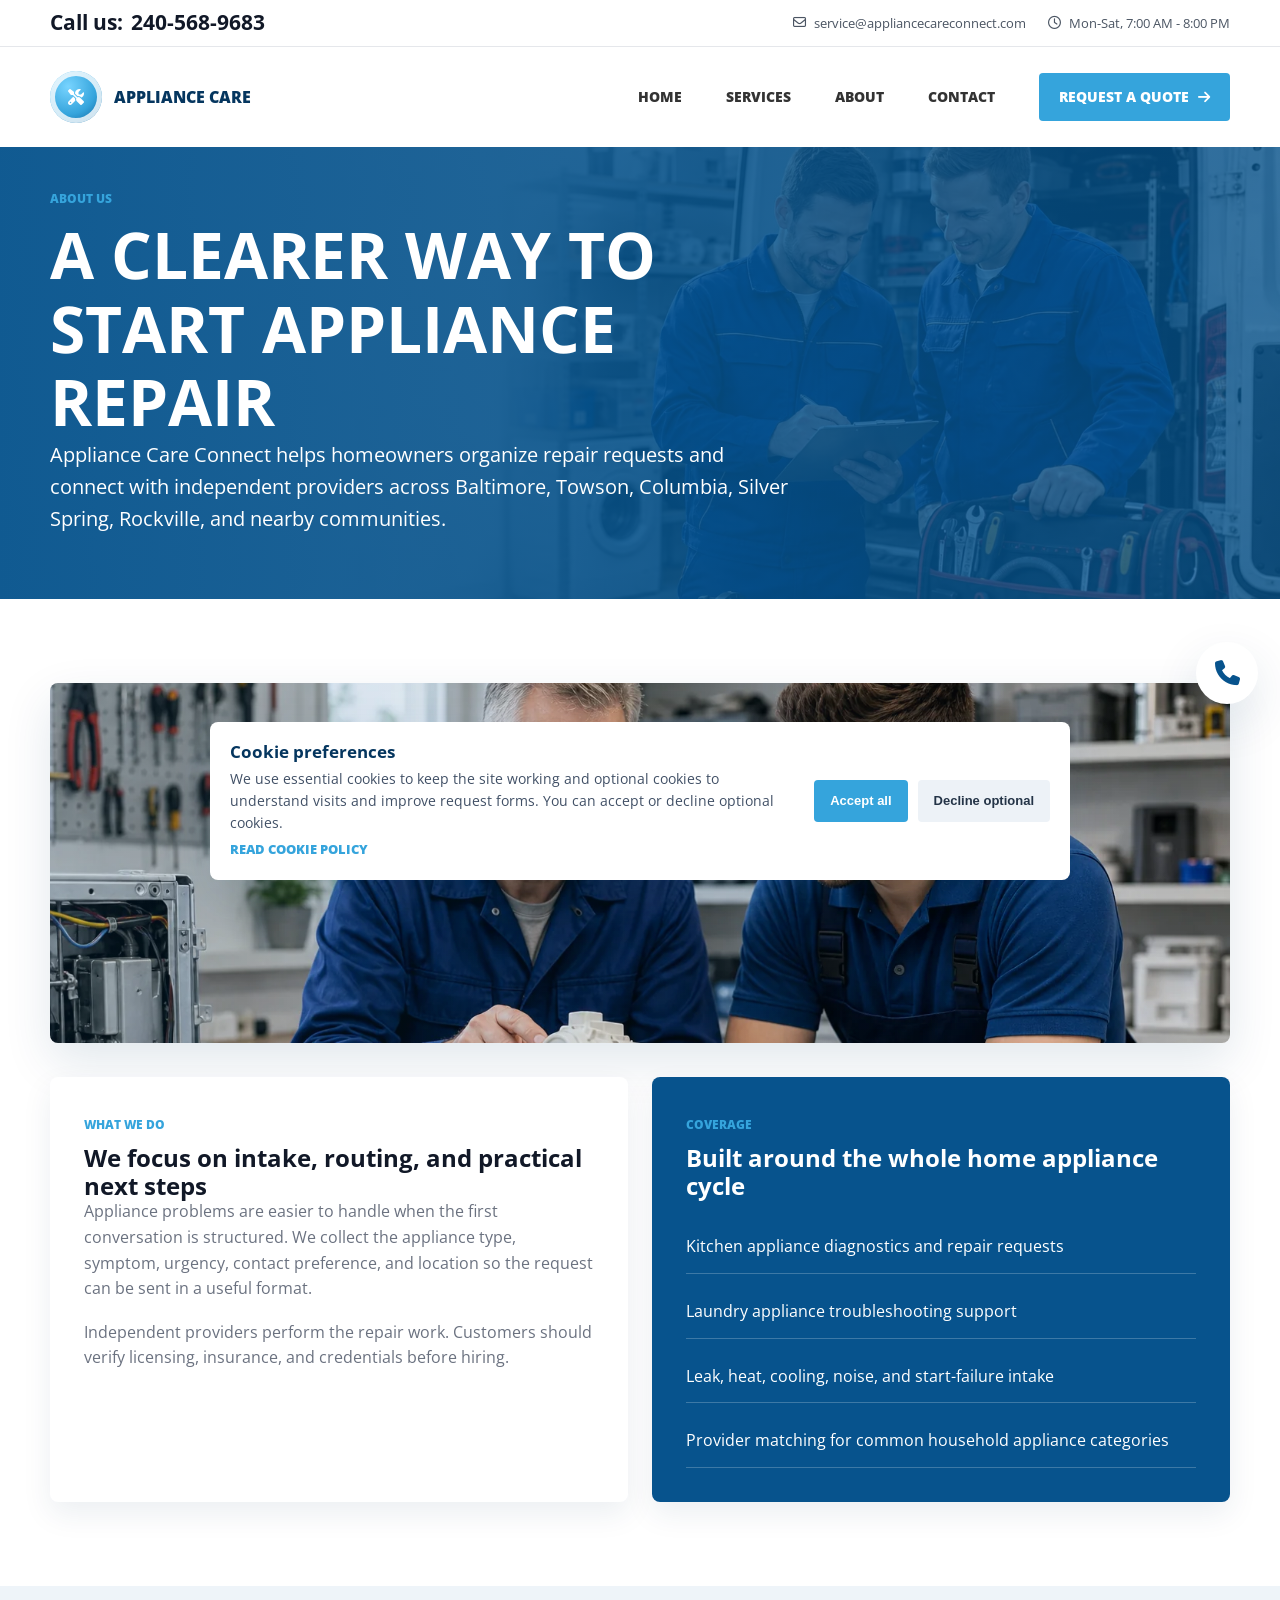
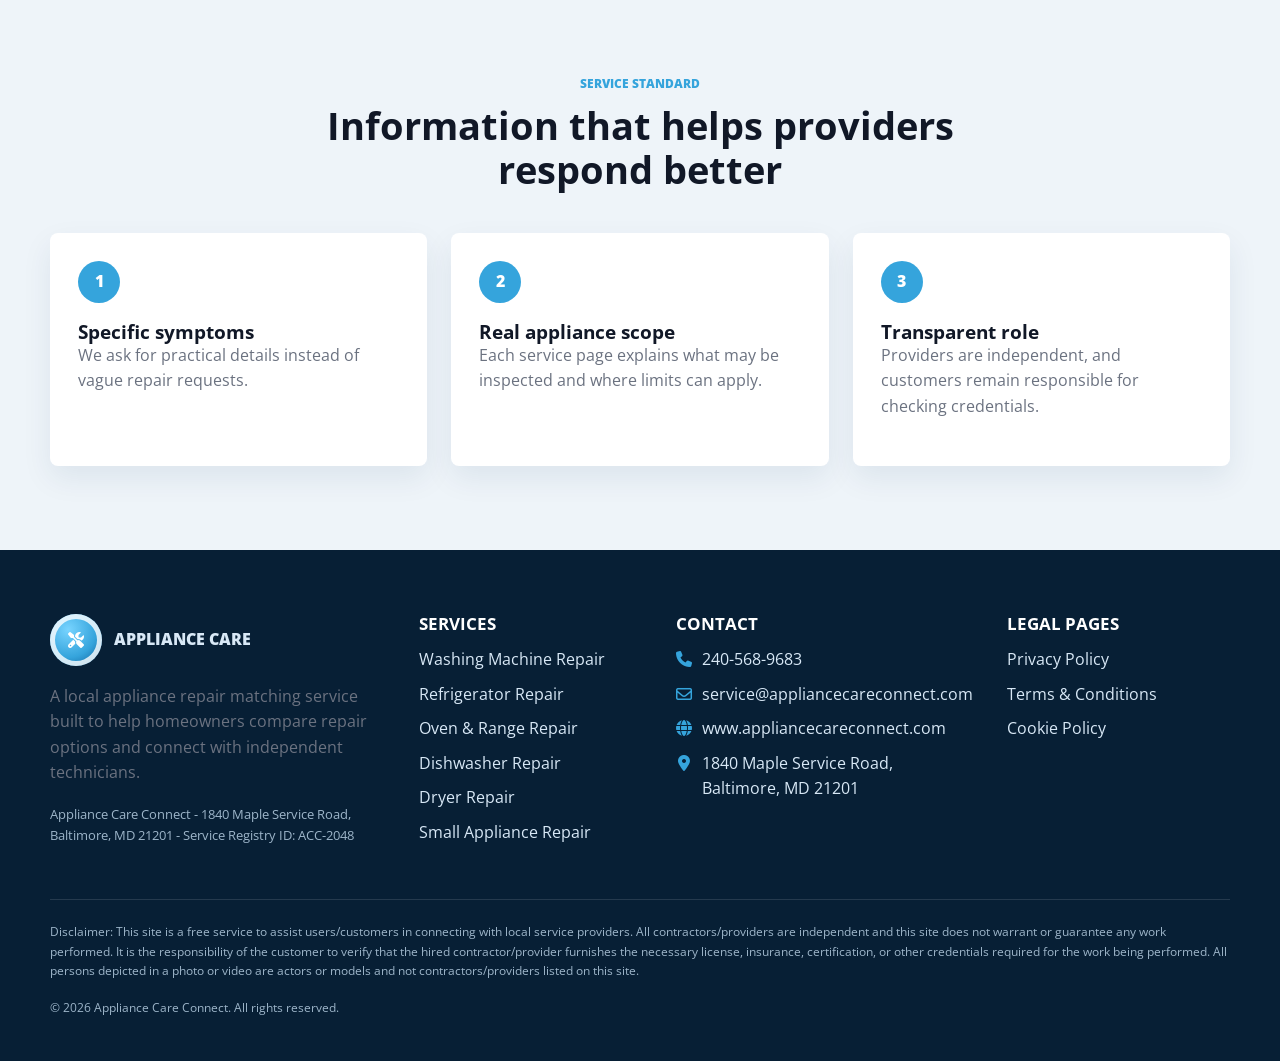
==== commit e85b3b10: "+" ====
--- a/about.html
+++ b/about.html
@@ -10,7 +10,7 @@
   <link rel="preconnect" href="https://fonts.gstatic.com" crossorigin>
   <link href="https://fonts.googleapis.com/css2?family=Open+Sans:wght@400;700;800;900&display=swap" rel="stylesheet">
   <link rel="stylesheet" href="https://cdnjs.cloudflare.com/ajax/libs/font-awesome/6.5.2/css/all.min.css">
-  <link rel="stylesheet" href="css/bundle.css?v=2026061813">
+  <link rel="stylesheet" href="css/bundle.css?v=2026061840">
 </head>
 <body>
   <header id="site-header"></header>
@@ -55,10 +55,10 @@
     </section>
   </main>
   <a class="floating-call" data-phone-link href="#" aria-label="Call appliance repair service"><i class="fa-solid fa-phone" aria-hidden="true"></i></a>
-  <div class="cookie-banner"><p>We use cookies to remember preferences and understand site activity. Read our <a href="cookie-policy.html">Cookie Policy</a>.</p><div class="cookie-actions"><button type="button" data-cookie-choice="accepted">Accept</button><button type="button" data-cookie-choice="declined">Decline</button></div></div>
+  <div class="cookie-banner" role="region" aria-label="Cookie notice"><div class="cookie-copy"><strong>Cookie preferences</strong><p>We use essential cookies to keep the site working and optional cookies to understand visits and improve request forms. You can accept or decline optional cookies.</p><a href="cookie-policy.html">Read Cookie Policy</a></div><div class="cookie-actions"><button type="button" data-cookie-choice="accepted">Accept all</button><button type="button" data-cookie-choice="declined">Decline optional</button></div></div>
   <footer id="site-footer"></footer>
-  <script src="js/site-config.js?v=2026061813"></script>
-  <script src="js/services-data.js?v=2026061813"></script>
-  <script src="js/main.js?v=2026061813"></script>
+  <script src="js/site-config.js?v=2026061840"></script>
+  <script src="js/services-data.js?v=2026061840"></script>
+  <script src="js/main.js?v=2026061840"></script>
 </body>
 </html>
--- a/css/bundle.css
+++ b/css/bundle.css
@@ -272,27 +272,45 @@
 .services-grid.compact { gap: 22px; }
 .service-card {
   display: grid;
-  grid-template-columns: 94px 54px 1fr;
-  gap: 14px;
-  align-items: center;
-  padding: 8px;
+  grid-template-columns: 72px minmax(0, 1fr);
+  gap: 20px;
+  align-items: start;
+  position: relative;
+  overflow: hidden;
+  padding: 30px 28px 28px;
   border-radius: var(--radius);
-  transition: transform 0.25s ease, background 0.25s ease, box-shadow 0.25s ease;
+  background: #fff;
+  border: 1px solid rgba(5,83,141,0.1);
+  box-shadow: 0 14px 34px rgba(5,54,95,0.08);
+  transition: transform 0.25s ease, border-color 0.25s ease, box-shadow 0.25s ease;
 }
 .service-card:hover {
-  background: #fff;
   transform: translateY(-5px);
-  box-shadow: var(--shadow);
-}
+  border-color: rgba(74,172,226,0.42);
+  box-shadow: 0 22px 44px rgba(5,54,95,0.14);
+}
+.service-card::after {
+  content: "";
+  position: absolute;
+  left: 28px;
+  right: 28px;
+  bottom: 0;
+  height: 4px;
+  background: linear-gradient(90deg, var(--blue), var(--red));
+  transform: scaleX(0.24);
+  transform-origin: left;
+  transition: transform 0.28s ease;
+}
+.service-card:hover::after { transform: scaleX(1); }
 .box-icon {
-  width: 54px;
-  height: 54px;
+  width: 72px;
+  height: 72px;
   border-radius: 7px;
   display: grid;
   place-items: center;
   color: #fff;
   background: var(--blue);
-  font-size: 30px;
+  font-size: 34px;
   transition: transform 0.25s ease, background 0.25s ease;
 }
 .service-thumb,
@@ -303,27 +321,55 @@
   box-shadow: inset 0 0 0 1px rgba(255,255,255,0.45);
 }
 .service-thumb {
-  width: 94px;
-  height: 74px;
+  width: 100%;
+  height: 190px;
+  border-radius: 0;
+  background-position: center top;
+  position: relative;
 }
 .directory-thumb {
   width: 96px;
   height: 72px;
-}
+  border-radius: 4px;
+  box-shadow: none;
+}
+.service-card .box-icon {
+  position: static;
+  box-shadow: 0 14px 26px rgba(5,54,95,0.14);
+}
+.service-card > span:last-child {
+  display: block;
+  padding: 2px 0 4px;
+}
+.service-card .service-thumb { display: none; }
 .service-card:hover .box-icon { background: var(--blue-deep); transform: rotate(-4deg) scale(1.04); }
-.service-card strong { display: block; font-size: 20px; color: #050505; margin-bottom: 8px; }
-.service-card small { display: block; color: var(--muted); font-size: 15px; line-height: 1.55; }
+.service-card strong { display: block; font-size: 23px; line-height: 1.15; color: #050505; margin-bottom: 10px; }
+.service-card small { display: block; color: var(--muted); font-size: 15px; line-height: 1.6; }
 .gallery-strip {
   overflow: hidden;
   padding: 0;
   background: #fff;
 }
 .gallery-image {
+  display: flex;
+  gap: 0;
   height: 300px;
-  background: url("../img/generated/repair-gallery-strip.webp") center center/cover no-repeat;
+  overflow: hidden;
+  overflow-y: hidden;
+  -webkit-overflow-scrolling: touch;
+  scrollbar-width: none;
+}
+.gallery-image::-webkit-scrollbar { display: none; }
+.gallery-image span {
+  display: none;
+  background: var(--gallery) center center/cover no-repeat;
   transition: transform 0.7s ease;
 }
-.gallery-strip:hover .gallery-image { transform: scale(1.025); }
+.gallery-image .gallery-collage {
+  display: block;
+  flex: 0 0 100%;
+}
+.gallery-image span:hover { transform: scale(1.025); }
 .testimonial-zone { background: var(--soft); padding: 88px 0; }
 .testimonial-slider {
   max-width: 980px;
@@ -624,25 +670,115 @@
   box-shadow: 0 16px 42px rgba(5,54,95,0.08);
 }
 .directory-group {
-  padding: 30px;
-  display: grid;
-  grid-template-columns: 280px 1fr;
-  gap: 28px;
-  margin-bottom: 24px;
-}
-.directory-links { display: grid; gap: 12px; }
+  padding: 44px 0;
+  display: grid;
+  grid-template-columns: 310px 1fr;
+  gap: 48px;
+  margin-bottom: 0;
+  background: transparent;
+  border-radius: 0;
+  border-bottom: 1px solid rgba(5,83,141,0.12);
+  box-shadow: none;
+}
+.directory-group:first-child { padding-top: 0; }
+.directory-group:last-child { border-bottom: 0; padding-bottom: 0; }
+.directory-group > div:first-child {
+  padding-top: 8px;
+}
+.directory-group > div:first-child p {
+  max-width: 260px;
+  margin: 14px 0 0;
+  color: #526174;
+  font-size: 15px;
+  line-height: 1.65;
+}
+.directory-links { display: grid; gap: 0; }
 .directory-links a {
   display: grid;
-  grid-template-columns: 96px 42px 1fr 20px;
-  align-items: center;
-  gap: 16px;
-  padding: 14px;
-  border: 1px solid var(--line);
+  grid-template-columns: 74px minmax(0, 1fr) 46px;
+  grid-template-rows: auto auto;
+  align-items: center;
+  gap: 24px;
+  position: relative;
+  padding: 26px 0;
+  border-bottom: 1px solid rgba(5,83,141,0.13);
+  transition: transform 0.22s ease, color 0.22s ease;
+}
+.directory-links a:first-child { padding-top: 0; }
+.directory-links a:last-child { border-bottom: 0; padding-bottom: 0; }
+.directory-links a::before {
+  content: "";
+  position: absolute;
+  left: 0;
+  bottom: -1px;
+  width: 80px;
+  height: 2px;
+  background: var(--blue);
+  transform: scaleX(0);
+  transform-origin: left;
+  transition: transform 0.22s ease;
+}
+.directory-links a:hover { transform: translateX(6px); }
+.directory-links a:hover::before { transform: scaleX(1); }
+.directory-links .directory-thumb {
+  display: block;
+  grid-column: 1 / -1;
+  grid-row: 2;
+  width: 100%;
+  height: 0;
+  margin-top: 0;
+  opacity: 0;
+  overflow: hidden;
+  background-position: center 18%;
+  transition: height 0.34s ease, margin-top 0.34s ease, opacity 0.24s ease;
+}
+.directory-links a:hover .directory-thumb {
+  height: clamp(320px, 34vw, 420px);
+  margin-top: 22px;
+  opacity: 1;
+}
+.directory-links a > i:first-of-type {
+  grid-column: 1;
+  grid-row: 1;
+  width: 74px;
+  height: 74px;
+  display: grid;
+  place-items: center;
+  color: var(--blue);
+  font-size: 34px;
+  background: rgba(74,172,226,0.1);
+  border: 1px solid rgba(74,172,226,0.26);
   border-radius: 8px;
-  transition: transform 0.22s ease, border-color 0.22s ease;
-}
-.directory-links a:hover { transform: translateX(6px); border-color: var(--blue); }
-.directory-links a > i:first-of-type { color: var(--blue); font-size: 28px; }
+}
+.directory-links a > span:last-of-type {
+  grid-column: 2;
+  grid-row: 1;
+}
+.directory-links a > i:last-child {
+  grid-column: 3;
+  grid-row: 1;
+  width: 46px;
+  height: 46px;
+  display: grid;
+  place-items: center;
+  color: var(--red);
+  font-size: 18px;
+  transition: transform 0.22s ease;
+}
+.directory-links a:hover > i:last-child { transform: translateX(4px); }
+.directory-links strong {
+  display: block;
+  margin: 0 0 8px;
+  font-size: 22px;
+  line-height: 1.18;
+}
+.directory-links small {
+  display: block;
+  color: #415066;
+  max-width: 680px;
+  font-size: 16px;
+  line-height: 1.65;
+}
 .content-panel { padding: 34px; }
 .blue-panel { background: var(--blue-deep); color: #fff; }
 .blue-panel h2, .blue-panel li { color: #fff; }
@@ -767,6 +903,85 @@
   border-left: 4px solid #19a85a;
   color: #14532d;
 }
+body.modal-open { overflow: hidden; }
+.lead-modal {
+  position: fixed;
+  inset: 0;
+  z-index: 80;
+  display: grid;
+  place-items: center;
+  padding: 22px;
+  background: rgba(5,31,53,0.62);
+  opacity: 0;
+  visibility: hidden;
+  transition: opacity 0.24s ease, visibility 0s linear 0.24s;
+}
+.lead-modal.open {
+  opacity: 1;
+  visibility: visible;
+  transition: opacity 0.24s ease, visibility 0s;
+}
+.lead-modal-card {
+  position: relative;
+  width: min(100%, 560px);
+  background: #fff;
+  border-radius: 8px;
+  padding: 42px;
+  box-shadow: 0 26px 70px rgba(5,31,53,0.28);
+  transform: translateY(18px) scale(0.98);
+  transition: transform 0.24s ease;
+}
+.lead-modal.open .lead-modal-card { transform: translateY(0) scale(1); }
+.lead-modal-close {
+  position: absolute;
+  top: 16px;
+  right: 16px;
+  width: 42px;
+  height: 42px;
+  border: 0;
+  border-radius: 50%;
+  background: var(--soft);
+  color: var(--blue-dark);
+  cursor: pointer;
+}
+.lead-modal-icon {
+  width: 64px;
+  height: 64px;
+  display: grid;
+  place-items: center;
+  margin-bottom: 18px;
+  border-radius: 50%;
+  background: var(--blue);
+  color: #fff;
+  font-size: 28px;
+  box-shadow: 0 14px 30px rgba(5,83,141,0.22);
+}
+.lead-modal-card h2 {
+  font-size: clamp(28px, 3vw, 38px);
+  margin-bottom: 12px;
+}
+.lead-modal-card p {
+  color: #415066;
+  font-size: 17px;
+  line-height: 1.65;
+}
+.lead-modal-actions {
+  display: flex;
+  flex-wrap: wrap;
+  align-items: center;
+  gap: 12px;
+  margin-top: 26px;
+}
+.lead-modal-link {
+  display: inline-flex;
+  align-items: center;
+  min-height: 42px;
+  color: var(--blue);
+  font-weight: 900;
+  text-transform: uppercase;
+  font-size: 13px;
+}
+.lead-modal-link:hover { color: var(--blue-deep); }
 .legal-content {
   max-width: 900px;
   margin: 0 auto;
@@ -794,6 +1009,11 @@
 }
 .floating-call:hover { transform: translateY(-4px); background: var(--blue); color: #fff; }
 body.cookie-open .floating-call { bottom: 196px; }
+body.menu-open .floating-call {
+  opacity: 0;
+  pointer-events: none;
+  transform: translateY(8px);
+}
 .cookie-banner {
   position: fixed;
   left: 50%;
@@ -803,27 +1023,49 @@
   display: none;
   align-items: center;
   justify-content: space-between;
-  gap: 18px;
-  width: min(980px, calc(100% - 40px));
+  gap: 22px;
+  width: min(860px, calc(100% - 32px));
   margin: 0 auto;
-  padding: 18px;
+  padding: 20px;
   background: #fff;
   border-radius: 8px;
   box-shadow: var(--shadow);
   transform: translateX(-50%);
 }
 .cookie-banner.show { display: flex; }
-.cookie-banner p { margin: 0; font-size: 14px; }
+.cookie-copy {
+  display: grid;
+  gap: 6px;
+}
+.cookie-copy strong {
+  color: var(--blue-dark);
+  font-size: 17px;
+  line-height: 1.2;
+}
+.cookie-copy p {
+  margin: 0;
+  color: #415066;
+  font-size: 14px;
+  line-height: 1.55;
+}
+.cookie-copy a {
+  color: var(--blue);
+  font-size: 13px;
+  font-weight: 900;
+  text-transform: uppercase;
+}
 .cookie-actions { display: flex; gap: 10px; flex-shrink: 0; }
 .cookie-actions button {
   border: 0;
   border-radius: 4px;
-  padding: 10px 14px;
+  min-height: 42px;
+  padding: 0 16px;
   font-weight: 800;
+  font-size: 13px;
   cursor: pointer;
 }
 .cookie-actions button:first-child { background: var(--blue); color: #fff; }
-.cookie-actions button:last-child { background: #e5e7eb; }
+.cookie-actions button:last-child { background: #edf2f7; color: #243447; }
 #site-footer {
   background: #071f35;
   color: #d8e8f6;
@@ -870,6 +1112,19 @@
 @media (max-width: 980px) {
   .top-meta { display: none; }
   .main-nav { display: none; }
+  body.menu-open { overflow: hidden; }
+  body.menu-open::before {
+    content: "";
+    position: fixed;
+    top: 0;
+    right: 0;
+    bottom: 0;
+    left: min(340px, 88vw);
+    z-index: 28;
+    background: rgba(5,31,53,0.42);
+    opacity: 1;
+    pointer-events: none;
+  }
   .menu-toggle {
     display: inline-grid;
     gap: 5px;
@@ -879,16 +1134,38 @@
     border: 0;
     background: var(--blue);
     border-radius: 4px;
+    position: relative;
+    z-index: 32;
   }
   .menu-toggle span { width: 22px; height: 2px; background: #fff; }
   .mobile-panel {
-    display: none;
+    display: grid;
+    align-content: start;
+    gap: 6px;
+    position: fixed;
+    top: 0;
+    left: 0;
+    z-index: 31;
+    width: min(340px, 88vw);
+    height: 100dvh;
+    max-height: 100dvh;
+    overflow-y: auto;
+    overscroll-behavior: contain;
     background: #fff;
-    border-top: 1px solid var(--line);
-    padding: 12px 20px 20px;
-    box-shadow: var(--shadow);
-  }
-  .mobile-panel.open { display: grid; gap: 6px; }
+    padding: 28px 20px 24px;
+    box-shadow: 24px 0 48px rgba(5,31,53,0.18);
+    transform: translateX(-105%);
+    visibility: hidden;
+    transition: transform 0.34s ease, visibility 0s linear 0.34s;
+    scrollbar-width: thin;
+  }
+  .mobile-panel.open {
+    transform: translateX(0);
+    visibility: visible;
+    transition: transform 0.34s ease, visibility 0s;
+  }
+  .mobile-panel::-webkit-scrollbar { width: 8px; }
+  .mobile-panel::-webkit-scrollbar-thumb { background: rgba(5,83,141,0.35); border-radius: 999px; }
   .mobile-panel a, .mobile-services {
     padding: 12px;
     font-size: 15px;
@@ -899,13 +1176,81 @@
     text-align: left;
   }
   .mobile-service-list {
-    display: none;
+    display: grid;
+    gap: 4px;
+    height: 0;
+    overflow: hidden;
+    padding: 0 0 0 14px;
+    box-sizing: border-box;
+    transition: height 0.28s ease, padding 0.28s ease;
+  }
+  .mobile-service-list.open {
     padding: 8px 0 8px 14px;
   }
-  .mobile-service-list.open { display: grid; gap: 4px; }
+  .mobile-service-list a { min-height: 0; }
   .mobile-service-list a { font-size: 14px; display: flex; gap: 10px; align-items: center; }
   .mobile-call { background: var(--blue) !important; color: #fff; display: flex; gap: 10px; align-items: center; }
-  .services-grid, .news-grid, .contact-grid, .footer-grid { grid-template-columns: 1fr 1fr; }
+  .news-grid, .contact-grid, .footer-grid { grid-template-columns: 1fr 1fr; }
+  .services-grid {
+    display: flex;
+    gap: 14px;
+    overflow-x: auto;
+    overflow-y: hidden;
+    scroll-snap-type: x mandatory;
+    scroll-padding-left: 20px;
+    padding: 4px 20px 20px;
+    margin-inline: -20px;
+    -webkit-overflow-scrolling: touch;
+    scrollbar-width: none;
+  }
+  .services-grid::-webkit-scrollbar { display: none; }
+  .service-card {
+    flex: 0 0 min(82vw, 360px);
+    grid-template-columns: 1fr;
+    grid-template-rows: 180px auto;
+    gap: 0;
+    align-items: stretch;
+    position: relative;
+    overflow: hidden;
+    padding: 0;
+    scroll-snap-align: start;
+    background: #fff;
+    border: 1px solid rgba(5,83,141,0.1);
+    box-shadow: 0 18px 34px rgba(5,54,95,0.12);
+  }
+  .service-card::after { display: none; }
+  .service-card:hover { transform: none; }
+  .service-card .service-thumb {
+    display: block;
+    width: 100%;
+    height: 180px;
+    border-radius: 0;
+    background-position: center top;
+  }
+  .service-card > span:last-child {
+    display: block;
+    padding: 46px 24px 26px;
+    min-height: 182px;
+  }
+  .service-card .box-icon {
+    position: absolute;
+    left: 24px;
+    top: 150px;
+    width: 58px;
+    height: 58px;
+    font-size: 27px;
+    border: 5px solid #fff;
+    box-shadow: 0 12px 24px rgba(5,54,95,0.18);
+  }
+  .service-card strong {
+    font-size: 22px;
+    line-height: 1.15;
+    margin-bottom: 10px;
+  }
+  .service-card small {
+    font-size: 15px;
+    line-height: 1.55;
+  }
   .faq-layout, .split, .detail-grid, .directory-group, .service-intro-layout, .rich-grid { grid-template-columns: 1fr; }
   .service-cta-inner { align-items: flex-start; flex-direction: column; }
   .home-cta-inner { grid-template-columns: 1fr; }
@@ -934,7 +1279,48 @@
   .logo-strip { height: 82px; }
   .logo-track { gap: 38px; height: 82px; }
   .logo-track span { min-width: 130px; font-size: 18px; }
-  .services-grid, .news-grid, .process-grid, .contact-grid, .footer-grid, .form-grid { grid-template-columns: 1fr; }
+  .news-grid, .contact-grid, .footer-grid, .form-grid { grid-template-columns: 1fr; }
+  .process-grid {
+    grid-template-columns: 1fr;
+    gap: 0;
+  }
+  .process-card {
+    display: grid;
+    grid-template-columns: 44px minmax(0, 1fr);
+    column-gap: 14px;
+    align-items: start;
+    padding: 0 0 22px 0;
+    background: transparent;
+    border-radius: 0;
+    box-shadow: none;
+    border-bottom: 1px solid rgba(5,83,141,0.14);
+  }
+  .process-card + .process-card { padding-top: 22px; }
+  .process-card span {
+    width: 34px;
+    height: 34px;
+    margin: 0;
+    font-size: 14px;
+    background: transparent;
+    color: var(--blue);
+    border: 2px solid rgba(74,172,226,0.45);
+  }
+  .process-card h3 {
+    margin: 0 0 6px;
+    font-size: 18px;
+    line-height: 1.25;
+  }
+  .process-card p {
+    grid-column: 2;
+    margin: 0;
+    font-size: 15px;
+    line-height: 1.55;
+  }
+  .services-grid {
+    scroll-padding-left: 14px;
+    padding: 4px 14px 18px;
+    margin-inline: -14px;
+  }
   .service-process-grid {
     grid-template-columns: 1fr;
     gap: 20px;
@@ -953,10 +1339,42 @@
   }
   .service-process-step span { font-size: 38px; }
   .service-process-step p { font-size: 16px; line-height: 1.55; }
-  .service-card { grid-template-columns: 86px 48px 1fr; gap: 12px; }
-  .service-thumb { width: 86px; height: 68px; }
-  .box-icon { width: 48px; height: 48px; font-size: 23px; }
-  .gallery-image { height: 250px; }
+  .service-card {
+    flex: 0 0 min(86vw, 340px);
+    grid-template-rows: 170px auto;
+  }
+  .service-card .service-thumb {
+    height: 170px;
+  }
+  .service-card > span:last-child {
+    padding: 44px 22px 24px;
+    min-height: 178px;
+  }
+  .service-card .box-icon {
+    left: 22px;
+    top: 142px;
+  }
+  .services-grid.compact .service-card { flex-basis: min(84vw, 320px); }
+  .service-card strong {
+    font-size: 22px;
+    line-height: 1.15;
+    margin-bottom: 10px;
+  }
+  .service-card small {
+    font-size: 15px;
+    line-height: 1.55;
+  }
+  .gallery-image {
+    height: 250px;
+    overflow-x: auto;
+    scroll-snap-type: x mandatory;
+  }
+  .gallery-image .gallery-collage { display: none; }
+  .gallery-image span {
+    display: block;
+    flex: 0 0 100%;
+    scroll-snap-align: start;
+  }
   .section-photo { min-height: 300px; }
   .testimonial-photo { height: 360px; background-position: 42% top; }
   .testimonial-card { padding: 30px 20px; }
@@ -978,12 +1396,94 @@
   .service-hero .btn { min-height: 38px; padding: 0 18px; font-size: 12px; }
   .page-hero h1 { font-size: 36px; }
   .directory-group, .content-panel, .contact-card, .form-card { padding: 22px; }
-  .directory-links a { grid-template-columns: 82px 34px 1fr; }
-  .directory-thumb { width: 82px; height: 62px; }
+  .directory-links a {
+    grid-template-columns: 52px minmax(0, 1fr);
+    gap: 16px;
+    padding: 18px 0;
+  }
+  .directory-links .directory-thumb { display: none; }
+  .directory-links a > i:first-of-type {
+    grid-column: auto;
+    grid-row: auto;
+    width: 52px;
+    height: 52px;
+    display: grid;
+    place-items: center;
+    background: rgba(74,172,226,0.1);
+    border: 1px solid rgba(74,172,226,0.28);
+    border-radius: 8px;
+    font-size: 24px;
+  }
+  .directory-links a > span:last-of-type {
+    grid-column: auto;
+    grid-row: auto;
+  }
+  .directory-links strong {
+    font-size: 20px;
+    margin-bottom: 6px;
+  }
+  .directory-links small {
+    font-size: 15px;
+    line-height: 1.55;
+  }
   .directory-links a > i:last-child { display: none; }
+  .lead-modal {
+    align-items: center;
+    padding: 16px;
+  }
+  .lead-modal-card {
+    padding: 34px 24px 24px;
+    max-height: calc(100dvh - 32px);
+    overflow-y: auto;
+  }
+  .lead-modal-close {
+    top: 12px;
+    right: 12px;
+    width: 38px;
+    height: 38px;
+  }
+  .lead-modal-icon {
+    width: 56px;
+    height: 56px;
+    font-size: 24px;
+    margin-bottom: 16px;
+  }
+  .lead-modal-card h2 {
+    font-size: 30px;
+    line-height: 1.12;
+  }
+  .lead-modal-card p {
+    font-size: 16px;
+    line-height: 1.55;
+  }
+  .lead-modal-actions {
+    display: flex;
+    flex-direction: column;
+    align-items: stretch;
+    gap: 12px;
+  }
+  .lead-modal-actions .btn {
+    width: 100%;
+    min-height: 44px;
+  }
+  .lead-modal-link {
+    justify-content: center;
+    min-height: 30px;
+  }
   .floating-call { width: 54px; height: 54px; right: 14px; bottom: 92px; }
   body.cookie-open .floating-call { bottom: 190px; }
-  .cookie-banner { flex-direction: column; align-items: stretch; left: 50%; right: auto; bottom: 12px; width: calc(100% - 24px); }
+  .cookie-banner {
+    flex-direction: column;
+    align-items: stretch;
+    left: 50%;
+    right: auto;
+    bottom: 12px;
+    width: calc(100% - 24px);
+    padding: 18px;
+    gap: 14px;
+  }
+  .cookie-copy strong { font-size: 16px; }
+  .cookie-copy p { font-size: 13px; line-height: 1.5; }
   .cookie-actions { width: 100%; }
   .cookie-actions button { flex: 1; }
 }
